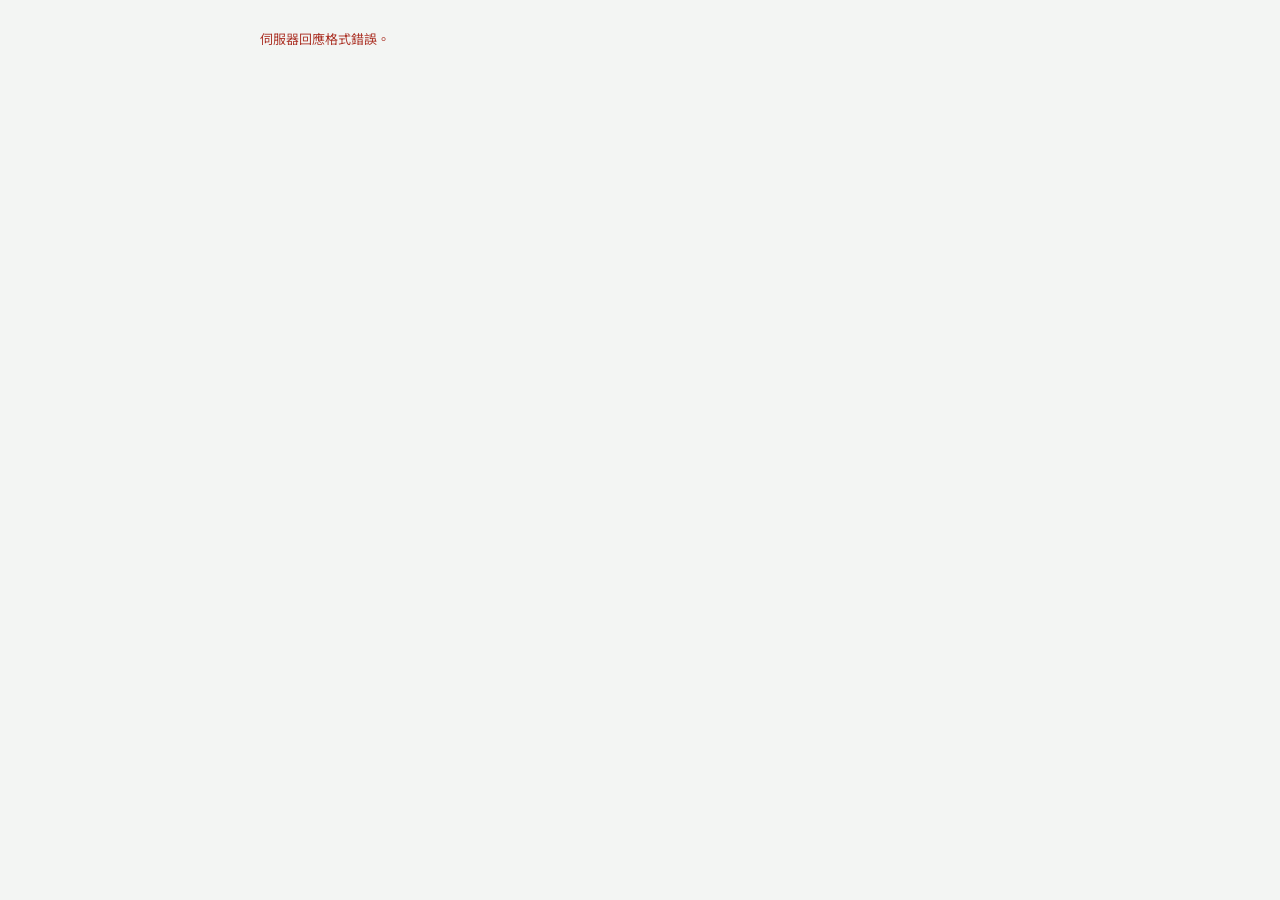
==== web/index.html @ 7885530f "建立專案結構與第一版程式：本機伺服器、設定精靈、出題與批改、練習頁面 Co-Authored-By: Claude Opus 5.5 <noreply@anthropic.com>" ====
<!doctype html>
<html lang="zh-Hant">
<head>
<meta charset="utf-8">
<meta name="viewport" content="width=device-width, initial-scale=1">
<title>面試練習工具</title>
<link rel="preconnect" href="https://fonts.googleapis.com">
<link rel="preconnect" href="https://fonts.gstatic.com" crossorigin>
<link rel="stylesheet" href="https://fonts.googleapis.com/css2?family=IBM+Plex+Mono:wght@500&family=LXGW+WenKai+TC:wght@400;700&family=Noto+Sans+TC:wght@400;500;700&display=swap">
<link rel="stylesheet" href="style.css">
</head>
<body>
<div class="wrap">
  <header class="top">
    <h1>面試練習工具</h1>
    <div class="dates" id="dates"></div>
    <p class="hint" id="topHint"></p>
  </header>
  <nav class="tabs" role="tablist">
    <button class="tab" role="tab" id="tab-read" aria-selected="false">讀資料</button>
    <button class="tab" role="tab" id="tab-practice" aria-selected="false">抽題練習</button>
    <button class="tab" role="tab" id="tab-review" aria-selected="false">錯題本</button>
    <button class="tab" role="tab" id="tab-bank" aria-selected="false">題庫</button>
    <button class="tab" role="tab" id="tab-setup" aria-selected="false">設定</button>
  </nav>
  <div class="filters" id="filters">
    <div class="seg" id="school"></div>
    <select id="cat" aria-label="題目類別"></select>
    <label class="chk"><input type="checkbox" id="onlyStuck"> 只抽卡住的</label>
  </div>
  <div class="stats" id="stats"></div>
  <section id="view-read" hidden></section>
  <section id="view-practice" hidden></section>
  <section id="view-review" hidden></section>
  <section id="view-bank" hidden></section>
  <section id="view-setup" hidden></section>
</div>
<script src="app.js"></script>
</body>
</html>
---- web/style.css ----
/* 單欄練習台：上方倒數與篩選，中間一張題卡（正面題目、背面事實卡），其他分頁為讀資料、錯題本、題庫與設定 */
:root {
  --bg: #f3f5f3; --surface: #ffffff; --ink: #17211f; --muted: #5a6661; --line: #d8dedb;
  --accent: #1d6b63; --accent-soft: #e0eeeb; --warn: #9c4318; --warn-soft: #fbede4;
  --ok: #2c7638; --ok-soft: #e4f2e6; --stuck: #ad362a; --stuck-soft: #f9e6e3;
  --f-display: "LXGW WenKai TC", "Kaiti TC", "DFKai-SB", "Noto Serif TC", serif;
  --f-body: "Noto Sans TC", "PingFang TC", "Microsoft JhengHei", system-ui, sans-serif;
  --f-mono: "IBM Plex Mono", ui-monospace, "Consolas", monospace;
}
@media (prefers-color-scheme: dark) { :root:not([data-theme="light"]) {
  --bg: #111715; --surface: #19211f; --ink: #e5ebe8; --muted: #9ba8a3; --line: #2b3532;
  --accent: #5cbcaf; --accent-soft: #1c322f; --warn: #eea172; --warn-soft: #36251b;
  --ok: #7cc68a; --ok-soft: #1c2f20; --stuck: #ee8a7e; --stuck-soft: #3a211e; color-scheme: dark } }
:root[data-theme="dark"] {
  --bg: #111715; --surface: #19211f; --ink: #e5ebe8; --muted: #9ba8a3; --line: #2b3532;
  --accent: #5cbcaf; --accent-soft: #1c322f; --warn: #eea172; --warn-soft: #36251b;
  --ok: #7cc68a; --ok-soft: #1c2f20; --stuck: #ee8a7e; --stuck-soft: #3a211e; color-scheme: dark }

body { background: var(--bg); color: var(--ink); font-family: var(--f-body); font-size: 15px; line-height: 1.65; }
.wrap { max-width: 760px; margin: 0 auto; padding-block: 20px 56px;
  padding-left: max(16px, env(safe-area-inset-left, 0px)); padding-right: max(16px, env(safe-area-inset-right, 0px));
  display: grid; gap: 18px; }
h1 { font-family: var(--f-display); font-size: 26px; margin: 0; text-wrap: balance; letter-spacing: .02em; }
.top { display: grid; gap: 10px; }
.dates { display: flex; flex-wrap: wrap; gap: 8px; }
.date { border: 1px solid var(--line); background: var(--surface); border-radius: 8px; padding: 6px 12px; display: flex; gap: 8px; align-items: baseline; }
.date b { font-family: var(--f-mono); font-size: 18px; color: var(--accent); font-variant-numeric: tabular-nums; }
.date span { color: var(--muted); font-size: 13px; }
.tabs { display: flex; gap: 4px; border-bottom: 1px solid var(--line); }
.tab { appearance: none; border: 0; background: none; font: inherit; color: var(--muted); padding: 8px 14px; cursor: pointer; border-bottom: 2px solid transparent; margin-bottom: -1px; }
.tab[aria-selected="true"] { color: var(--ink); border-bottom-color: var(--accent); font-weight: 700; }
.filters { display: flex; flex-wrap: wrap; gap: 8px; align-items: center; }
.seg { display: inline-flex; border: 1px solid var(--line); border-radius: 8px; overflow: hidden; background: var(--surface); }
.seg button { appearance: none; border: 0; background: none; font: inherit; font-size: 14px; color: var(--ink); padding: 6px 12px; cursor: pointer; }
.seg button + button { border-left: 1px solid var(--line); }
.seg button[aria-pressed="true"] { background: var(--accent); color: var(--surface); }
select, .chk { font: inherit; font-size: 14px; color: var(--ink); background: var(--surface); border: 1px solid var(--line); border-radius: 8px; padding: 6px 10px; }
.chk { display: inline-flex; gap: 6px; align-items: center; cursor: pointer; }
.stats { color: var(--muted); font-size: 13px; display: flex; flex-wrap: wrap; gap: 4px 14px; }
.stats b { font-family: var(--f-mono); color: var(--ink); font-weight: 500; }

.card { background: var(--surface); border: 1px solid var(--line); border-radius: 12px; padding: 22px; display: grid; gap: 16px; min-width: 0; }
.meta { display: flex; flex-wrap: wrap; gap: 6px; align-items: center; }
.pill { font-size: 12px; letter-spacing: .04em; padding: 2px 8px; border-radius: 999px; background: var(--accent-soft); color: var(--accent); white-space: nowrap; }
.pill.hot { background: var(--warn-soft); color: var(--warn); }
.pill.st-ok { background: var(--ok-soft); color: var(--ok); }
.pill.st-stuck { background: var(--stuck-soft); color: var(--stuck); }
.q { font-family: var(--f-display); font-size: 25px; line-height: 1.5; margin: 0; text-wrap: balance; }
.timer { display: flex; flex-wrap: wrap; gap: 10px; align-items: center; }
.clock { font-family: var(--f-mono); font-size: 30px; font-variant-numeric: tabular-nums; min-width: 4.2ch; }
.clock.over { color: var(--stuck); }
.bar { flex: 1 1 160px; height: 6px; background: var(--line); border-radius: 3px; overflow: hidden; }
.bar i { display: block; height: 100%; width: 0; background: var(--accent); }
.btn { appearance: none; font: inherit; font-size: 15px; border-radius: 8px; padding: 8px 16px; cursor: pointer; border: 1px solid var(--line); background: var(--surface); color: var(--ink); }
.btn.primary { background: var(--accent); border-color: var(--accent); color: var(--surface); font-weight: 700; }
.btn.ok { border-color: var(--ok); color: var(--ok); }
.btn.stuck { border-color: var(--stuck); color: var(--stuck); }
.btn:focus-visible, .tab:focus-visible, .seg button:focus-visible, select:focus-visible, summary:focus-visible { outline: 2px solid var(--accent); outline-offset: 2px; }
.row { display: flex; flex-wrap: wrap; gap: 8px; }
.back { display: grid; gap: 14px; border-top: 1px dashed var(--line); padding-top: 16px; }
.lbl { font-size: 12px; letter-spacing: .08em; color: var(--muted); margin: 0 0 4px; font-weight: 700; }
.why { margin: 0; color: var(--muted); }
ul.facts, ul.fu, ul.warn { margin: 0; padding-left: 1.2em; display: grid; gap: 6px; }
.src { font-size: 12px; color: var(--muted); white-space: nowrap; }
.warnbox { background: var(--warn-soft); border-radius: 8px; padding: 10px 14px; }
.warnbox .lbl { color: var(--warn); }
.hint { color: var(--muted); font-size: 13px; margin: 0; }
.list { display: grid; gap: 8px; }
details.item { background: var(--surface); border: 1px solid var(--line); border-radius: 10px; padding: 12px 16px; }
details.item summary { cursor: pointer; display: flex; gap: 10px; align-items: baseline; list-style: none; }
details.item summary::-webkit-details-marker { display: none; }
details.item summary .t { font-family: var(--f-display); font-size: 17px; flex: 1; min-width: 0; }
details.item[open] summary { margin-bottom: 10px; }
h2 { font-family: var(--f-display); font-size: 19px; margin: 8px 0 0; }
.empty { color: var(--muted); text-align: center; padding: 24px; }
textarea { width: 100%; box-sizing: border-box; font: inherit; color: var(--ink); background: var(--bg); border: 1px solid var(--line); border-radius: 8px; padding: 10px 12px; resize: vertical; }
textarea:focus-visible { outline: 2px solid var(--accent); outline-offset: 1px; }
.answer { display: grid; gap: 8px; }
.q.follow { font-size: 20px; }
.fb { display: grid; gap: 10px; border-top: 1px dashed var(--line); padding-top: 14px; }
.fb p { margin: 0; }
.oral b { font-family: var(--f-mono); font-weight: 500; color: var(--ink); }
.oral .over { color: var(--stuck); }
.fb .said { color: var(--muted); white-space: pre-wrap; }
.verdict { display: inline-block; font-weight: 700; padding: 3px 12px; border-radius: 999px; }
.v-good { background: var(--ok-soft); color: var(--ok); }
.v-partial { background: var(--warn-soft); color: var(--warn); }
.v-wrong { background: var(--stuck-soft); color: var(--stuck); }
.goodline { color: var(--ok); }
.btn.sug { border-width: 2px; font-weight: 700; }
.btn:disabled { opacity: .6; cursor: wait; }
.err { color: var(--stuck); }
details.fold summary { cursor: pointer; color: var(--accent); }
.sec { background: var(--surface); border: 1px solid var(--line); border-radius: 12px; padding: 16px 18px; display: grid; gap: 10px; min-width: 0; }
.sec.done { border-color: var(--ok); }
.sec-head { display: flex; flex-wrap: wrap; gap: 6px 10px; align-items: baseline; }
.sec-head h2 { margin: 0; }
.sec .why { margin: 0; }
.raw { white-space: pre-wrap; line-height: 1.9; font-size: 15.5px; background: var(--bg); border-radius: 8px; padding: 12px 14px; max-width: 65ch; }
.btn.mini { font-size: 13px; padding: 2px 10px; }
details.fold[open] summary { margin-bottom: 8px; }
ul.fix { list-style: none; margin: 0; padding: 0; display: grid; gap: 8px; }
ul.fix label { display: flex; gap: 8px; align-items: flex-start; cursor: pointer; }
ul.fix input { margin-top: 5px; flex: none; }
ul.fix .done span { text-decoration: line-through; color: var(--muted); }
.tabs { overflow-x: auto; scrollbar-width: none; }
.tab { white-space: nowrap; }
@media (max-width: 480px) { .tab { padding: 8px 9px; } .q { font-size: 21px; } .card { padding: 16px; } }
@media (prefers-reduced-motion: no-preference) { .bar i { transition: width .25s linear; } }
/* 設定分頁 */
.step { background: var(--surface); border: 1px solid var(--line); border-radius: 12px; padding: 16px 18px; display: grid; gap: 12px; min-width: 0; }
.step.ok { border-color: var(--ok); }
.step h2 { margin: 0; display: flex; gap: 8px; align-items: baseline; flex-wrap: wrap; }
.field { display: grid; gap: 4px; min-width: 0; }
.field > span { font-size: 13px; color: var(--muted); font-weight: 700; }
.field input, .field select, .field textarea { font: inherit; font-size: 15px; color: var(--ink); background: var(--bg); border: 1px solid var(--line); border-radius: 8px; padding: 7px 10px; width: 100%; box-sizing: border-box; }
.grid2 { display: grid; grid-template-columns: repeat(auto-fit, minmax(220px, 1fr)); gap: 10px; }
.school { border: 1px dashed var(--line); border-radius: 10px; padding: 12px; display: grid; gap: 10px; }
.doc { display: flex; flex-wrap: wrap; gap: 6px 10px; align-items: baseline; border-top: 1px solid var(--line); padding-top: 8px; }
.doc .t { flex: 1 1 200px; min-width: 0; overflow-wrap: anywhere; }
.progress { height: 8px; background: var(--line); border-radius: 4px; overflow: hidden; }
.progress i { display: block; height: 100%; background: var(--accent); }
.tab:disabled { opacity: .4; cursor: not-allowed; }
.chips { display: flex; flex-wrap: wrap; gap: 8px; }
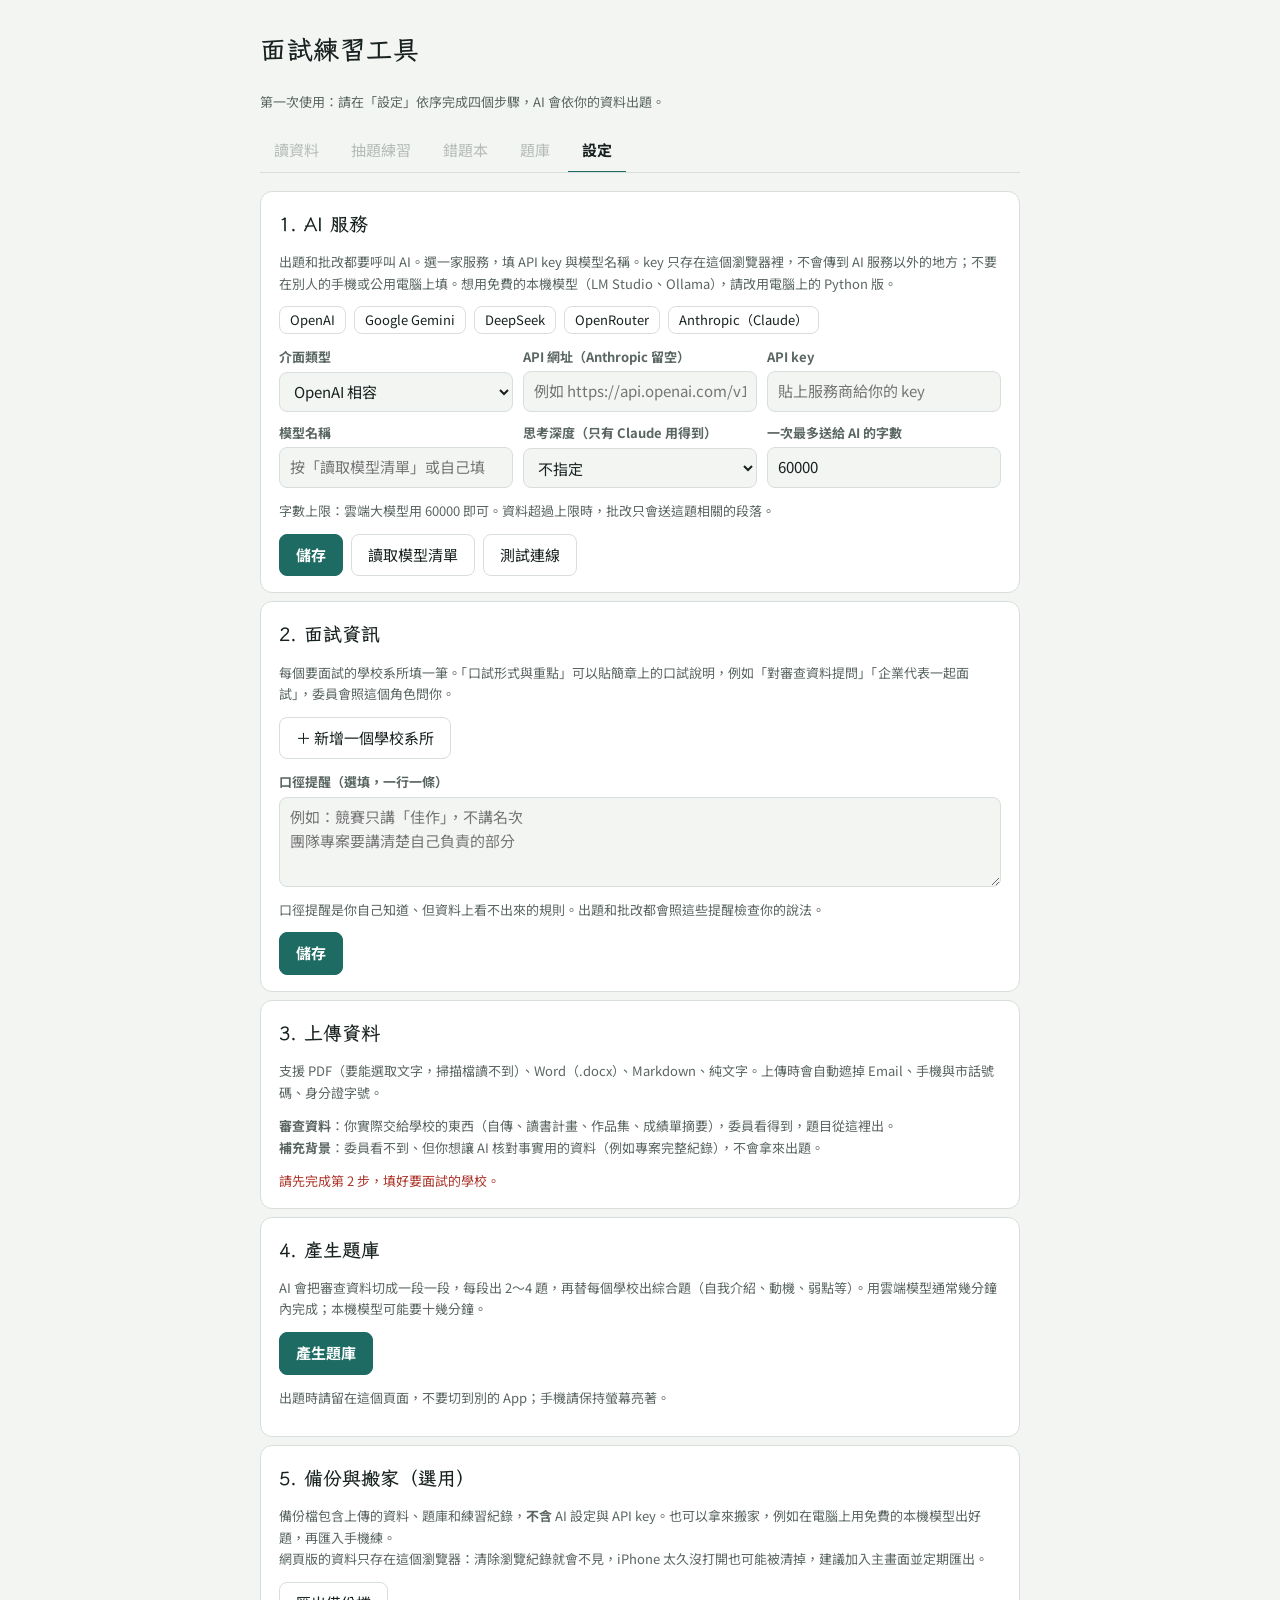
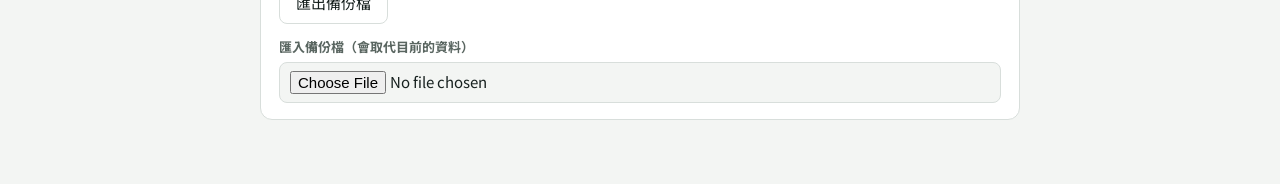
==== commit 4f1f4b4e: "加入網頁版：沒有本機伺服器時在瀏覽器裡出題批改，可放 GitHub Pages 用手機開；提示詞抽成共用 prompts.json；新增備份與搬家 Co-Authored-By: Claude Opu" ====
--- a/web/index.html
+++ b/web/index.html
@@ -35,6 +35,7 @@
   <section id="view-bank" hidden></section>
   <section id="view-setup" hidden></section>
 </div>
+<script src="backend.js"></script>
 <script src="app.js"></script>
 </body>
 </html>
--- a/web/style.css
+++ b/web/style.css
@@ -1,4 +1,5 @@
 /* 單欄練習台：上方倒數與篩選，中間一張題卡（正面題目、背面事實卡），其他分頁為讀資料、錯題本、題庫與設定 */
+[hidden] { display: none !important; }
 :root {
   --bg: #f3f5f3; --surface: #ffffff; --ink: #17211f; --muted: #5a6661; --line: #d8dedb;
   --accent: #1d6b63; --accent-soft: #e0eeeb; --warn: #9c4318; --warn-soft: #fbede4;
@@ -122,3 +123,4 @@
 .progress i { display: block; height: 100%; background: var(--accent); }
 .tab:disabled { opacity: .4; cursor: not-allowed; }
 .chips { display: flex; flex-wrap: wrap; gap: 8px; }
+@media (max-width: 380px) { .tab { padding: 8px 6px; font-size: 14px; } }
